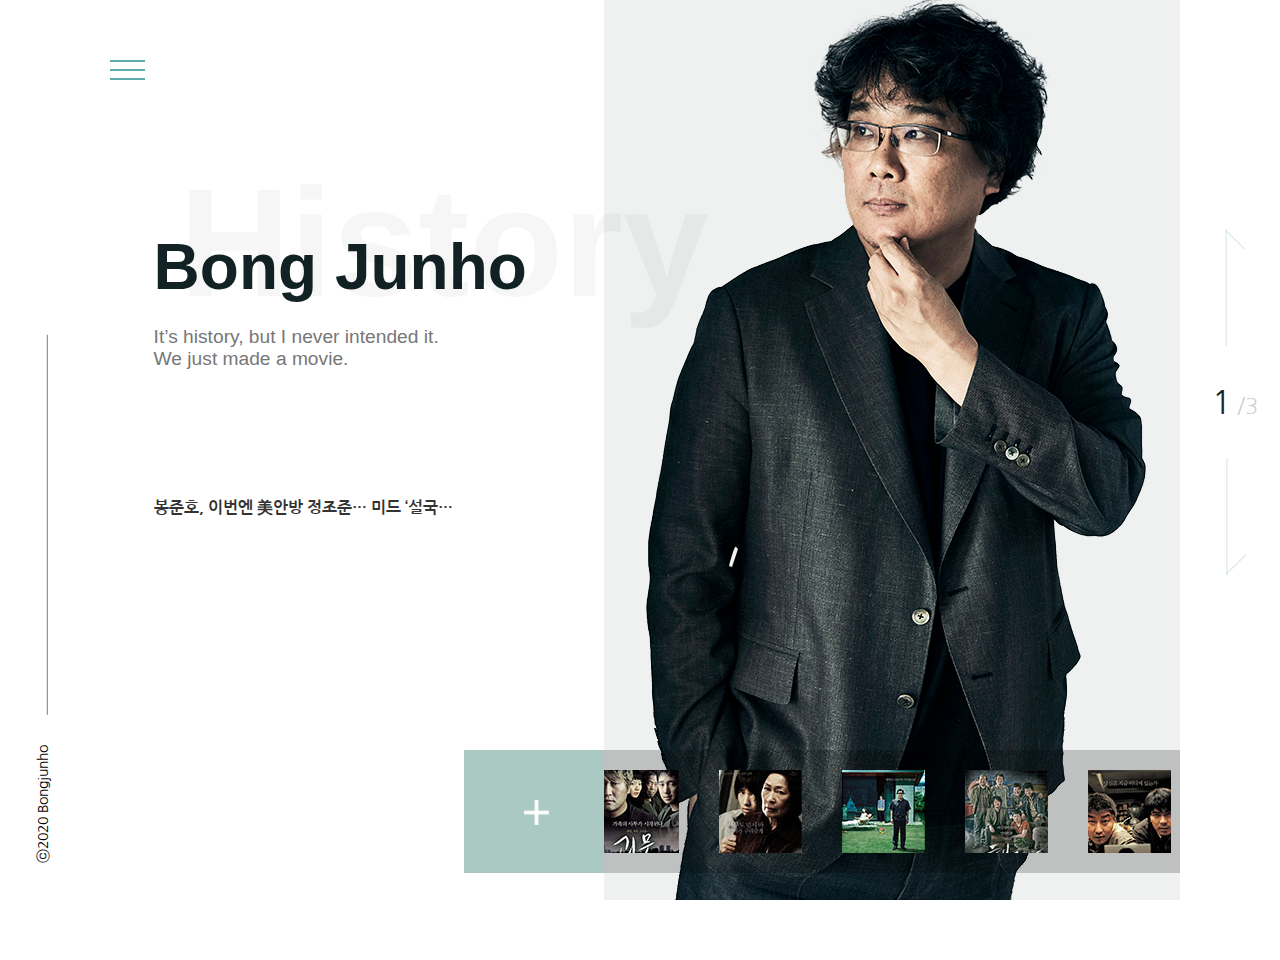
==== media/index.html @ 2752a693 "z" ====
<!DOCTYPE html>
<html lang="en">
<head>
    <meta charset="UTF-8">
    <title>봉준호</title>
    <link type="text/css" href="css/style.css" rel="stylesheet">
    <script type="text/javascript" src="js/index.js"></script>
</head>
<body>
    <div id="wrap">
        
        <nav>
            <a href="index.html">HOME</a>
            <a href="sub1.html">PROFILE</a>
            <a href="sub2.html">ALBUM</a>
            <a href="sub3.html">MOVIE</a>
            <a href="sub4.html">NEWS</a>
        </nav>
        
        <div class="burger">
            <span></span>
            <span></span>
            <span></span>
        </div>
        
        <div class="text_box">
            <p>History</p>
            <p>Bong Junho</p>
            <p>
               It’s history, but I never intended it.
               We just made a movie.
            </p>
        </div>
        
           
        <div class="news_list">
            <ul>
                <li><a href="#">봉준호, 이번엔 美안방 정조준… 미드 ‘설국열차’ 5월17일 첫방</a></li>
                <li><a href="#">봉준호 감독, ‘마더’로 칸 첫 걸음…세계 거장의 탄생 알리다</a></li>
                <li><a href="#">손흥민이 콕 찍은 봉준호 감독, 코로나 극복 릴레이 동참</a></li>
                <li><a href="#">“4관왕 감독은 계획이 다 있구나”…거장 봉준호, 다음 행보는?</a></li>
                <li><a href="#">돌아온 봉준호의 첫 인사 "코로나 극복 중인 국민들께 박수"</a></li>
            </ul>
            <a href="sub4.html"><img src="img/icon/plus2.png" alt=""></a>
        </div>

        <div class="visual_box">
            <div class="visual_list">
                <ul>
                    <li><img src="img/mainVisual/visual1.png" alt=""></li>
                    <li></li>
                    <li></li>
                </ul>
            </div>

            <div class="indi">
                <a href="#"><img class="up_arrow" src="img/icon/uparrow.png" alt=""></a>
                <span><span class="number">1</span> /3</span>
                <a href="#"><img class="down_arrow" src="img/icon/downarrow.png" alt=""></a>
            </div>
        </div>
        
        <div class="movie_list">
            <a href="sub3.html"><img src="img/icon/plus.png" alt=""></a>
            <div class="slide">
                <ul>
                    <li><img src="img/poster/mini/1.jpg" alt=""></li>
                    <li><img src="img/poster/mini/2.jpg" alt=""></li>
                    <li><img src="img/poster/mini/3.jpg" alt=""></li>
                    <li><img src="img/poster/mini/4.jpg" alt=""></li>
                    <li><img src="img/poster/mini/5.jpg" alt=""></li>
                    <li><img src="img/poster/mini/6.jpg" alt=""></li>
                    <li><img src="img/poster/mini/7.jpg" alt=""></li>
                    <li><img src="img/poster/mini/8.jpg" alt=""></li>
                    <li><img src="img/poster/mini/9.jpg" alt=""></li>
                    <li><img src="img/poster/mini/10.jpg" alt=""></li>
                </ul> 
            </div>
            
        </div>
        
        <footer>
            <span>ⓒ2020 Bongjunho</span>
        </footer>
    </div>
    
</body>
</html>
---- media/css/style.css ----
@import url("common.css");

@import url('https://fonts.googleapis.com/css2?family=Nanum+Gothic:wght@400;700;800&display=swap');
/*font-family: 'Nanum Gothic', sans-serif; 나눔고딕*/
@import url('https://fonts.googleapis.com/css2?family=Archivo:ital,wght@0,400;0,500;0,600;0,700;1,400;1,500;1,600;1,700&display=swap');
/*font-family: 'Archivo', sans-serif; 네비 폰트*/

#wrap{
    width: 100%; height: 100vh;
}

/*네비*/
nav{
    width: 500px;
    display: flex;
    justify-content: space-between;
    padding: 60px 110px;
}
nav a{
    font-size: 1.16rem;
    font-family: 'Archivo', sans-serif;
    font-weight: bold;
    transition: .5s;
}
nav a:before{
    content: "";
    display: block;
    width: 0%; height: 3px;
    margin-left: 50%;
    margin-bottom: 3px;
    background: #62aaae;
    transition: .3s;
}
nav a:hover:before{
    margin-left: 0;
    width: 100%;
}
nav a:hover{
    color: #62aaae;
}

/*버거*/
.burger{
    width: 35px; height: 35px;
    position: relative;
    margin: 60px 110px;
    display: none;
}
.burger span{
    width: 35px; height: 2px;
    background: #62aaae;
    position: absolute;
    left: 0; top: 0;
}
.burger span:nth-of-type(1){}
.burger span:nth-of-type(2){
    top: 25%;
}
.burger span:nth-of-type(3){
    top: 50%;
}

/*비주얼문구*/
.text_box{
    width: 40%;
    position: relative;
    z-index: 10;
    left: 12%; top: 0;
}

.text_box p{
    width: 100%;
    font-family: 'Lato', sans-serif;
}

.text_box p:nth-of-type(1){
    font-size: 12vw;
    opacity: 3%;
    font-weight: bold;
    margin-left: 5%;
    margin-bottom: -20%;
}

.text_box p:nth-of-type(2){
    font-size: 5vw;
    font-weight: bold;
    color: #122225;
}

.text_box p:nth-of-type(3){
    font-weight: 500;
    font-size: 1.5vw;
    color: #777;
    white-space: pre-line;
}

/*뉴스*/
.news_list{
    width: 24%; height: 20px;
    position: relative;
    margin-left: 12%;
    margin-top: 8%;
    display: flex;
    justify-content: space-between;
    overflow: hidden;
}
.news_list ul{
    width: 100%;
}
.news_list ul li{}
.news_list ul li a{
    font-family: 'Nanum Gothic', sans-serif;
    font-weight: bold;
    width: 100%;
    display: block;
    text-overflow: ellipsis;
    overflow: hidden;
    white-space: nowrap;
    margin: 0;
}
.news_list >a {
    width: 18px; height: 18px;
}
.news_list >a img{
    width: 18px;
}

/*비주얼이미지*/
.visual_box{
    width: 50%; 
    position: absolute;
    right: 0px; top: 0;
}
/*이미지*/

.visual_list{
    float: right;
    width: 90%; height: 100vh;
    overflow: hidden;
    position: absolute;
    right: 100px; top: 0;
}
.visual_list ul{
    width: 100%; height: 100%;
    position: absolute;
    left: 0; top: 0;
    display: flex;
    overflow: hidden;
}
.visual_list ul li{
    width: 100%; height: 100vh;
    position: absolute;
    left: 0; top: 0;
    background: #eff0f0;
    transition: .7s;
    overflow: hidden;
}
.visual_list ul li:nth-of-type(2){
    background: #edf5f3;
    opacity: 0;

}
.visual_list ul li:nth-of-type(3){
    background: #96b4ae;
    opacity: 0;
}
.visual_list ul li img{
    position: absolute;
    left: 50%; bottom: 0;
    transform: translateX(-50%);
}

/*인디게이터*/
.indi{
    width: 10%;
    position: absolute;
    right: 0%;
    margin-top: 35%;
}
.indi a{
    display: block;
    width: 100%;
    text-align: center;
}

.indi a img{}
.indi >span{
    width: 100%;
    font-size: 1.375rem;
    padding: 30px 0;
    text-align: center;
    font-family: 'Nanum Gothic', sans-serif;
    color: #cfcfcf;
}
.indi span .number{
    font-size: 2rem;
    font-weight: normal;
    color: #122225;
    transition: .5s;
}

/*영화리스트*/
.movie_list{
    width: 45%; height: 123px;
    position: absolute;
    right: 100px; bottom: 3%;
}
.movie_list a{
    position: absolute;
    left: -140px;
    width: 140px;
    height: 100%;
    line-height: 140px;
    background: #a9c9c2;
}
.movie_list a img{
    width: 25px; height: 25px;
    padding: 0px 60px;
}
.movie_list .slide{
    width: 100%; height: 100%;
    background: rgba(0,0,0,0.2);
    overflow: hidden;
}
.movie_list .slide ul{
    width: 1230px;
    height: 100%;
    box-sizing: border-box;
    display: flex;
    flex-wrap:nowrap;
}
.movie_list .slide ul li{
    flex: 0 0 auto;
    margin: 20px 20px;
    display: inline-block;
    font-size: 0;
}
.movie_list .slide ul li img{
    width: 100%;
}

/*푸터*/
footer{
    position:absolute;bottom:10%; left:0;
    transform: rotate(270deg);
    transform-origin: 10% 100%;
}
footer span{
    font-size: 0.875rem;
    font-family: 'Nanum Gothic', sans-serif;
}
footer span:after{
    margin-left: 30px;
    width: 380px; height: 1px;
    display: inline-block;
    content: '';
    background: #61887e;
}












@media (max-width:1350px){
/*네비*/
nav{
    width: 500px;
    display: flex;
    justify-content: space-between;
    padding: 60px 110px;
    display: none;
}
nav a{
    font-size: 1.16rem;
    font-family: 'Archivo', sans-serif;
    font-weight: bold;
    transition: .5s;
}
nav a:before{
    content: "";
    display: block;
    width: 0%; height: 3px;
    margin-left: 50%;
    margin-bottom: 3px;
    background: #62aaae;
    transition: .3s;
}
nav a:hover:before{
    margin-left: 0;
    width: 100%;
}
nav a:hover{
    color: #62aaae;
}

/*버거*/
.burger{
    width: 35px; height: 35px;
    position: relative;
    margin: 60px 110px;
    display: block;
    z-index: 10;
}
.burger:hover{
    cursor: pointer;
}
.burger span{
    width: 35px; height: 2px;
    background: #62aaae;
    position: absolute;
    left: 0; top: 0;
}
.burger span:nth-of-type(1){}
.burger span:nth-of-type(2){
    top: 25%;
}
.burger span:nth-of-type(3){
    top: 50%;
}
    
/*비주얼문구*/
.text_box{
    width: 40%;
    position: relative;
    z-index: 10;
    left: 12%; top: 0%;
}

.text_box p{
    width: 100%;
    font-family: 'Lato', sans-serif;
}

.text_box p:nth-of-type(1){
    font-size: 12vw;
    opacity: 3%;
    font-weight: bold;
    margin-left: 5%;
    margin-bottom: -20%;
}

.text_box p:nth-of-type(2){
    font-size: 5vw;
    font-weight: bold;
    color: #122225;
}

.text_box p:nth-of-type(3){
    font-weight: 500;
    font-size: 1.5vw;
    color: #777;
    white-space: pre-line;
}

/*뉴스*/
.news_list{
    width: 24%; height: 20px;
    position: relative;
    margin-left: 12%;
    margin-top: 10%;
    display: flex;
    justify-content: space-between;
    overflow: hidden;
}
.news_list ul{
    width: 100%;
}
.news_list ul li{}
.news_list ul li a{
    font-family: 'Nanum Gothic', sans-serif;
    font-weight: bold;
    width: 100%;
    display: block;
    text-overflow: ellipsis;
    overflow: hidden;
    white-space: nowrap;
    margin: 0;
}
.news_list >a {
    width: 18px; height: 18px;
}
.news_list >a img{
    width: 18px;
}

/*비주얼이미지*/
.visual_box{
    width: 50%; 
    position: absolute;
    right: 0px; top: 0;
}
/*이미지*/

.visual_list{
    float: right;
    width: 90%; height: 100vh;
    overflow: hidden;
    position: absolute;
    right: 100px; top: 0;
}
.visual_list ul{
    width: 100%; height: 100%;
    position: absolute;
    left: 0; top: 0;
    display: flex;
    overflow: hidden;
}
.visual_list ul li{
    width: 100%; height: 100vh;
    position: absolute;
    left: 0; top: 0;
    background: #eff0f0;
    transition: .7s;
    overflow: hidden;
}
.visual_list ul li:nth-of-type(2){
    background: #edf5f3;
    opacity: 0;

}
.visual_list ul li:nth-of-type(3){
    background: #96b4ae;
    opacity: 0;
}
.visual_list ul li img{
    position: absolute;
    left: 50%; bottom: 0;
    transform: scale(1) translateX(-50%);
}

/*인디게이터*/
.indi{
    width: 10%;
    position: absolute;
    right: 2%;
    margin-top: 35%;
}
.indi a{
    display: block;
    width: 100%;
    text-align: center;
}

.indi a img{}
.indi >span{
    width: 100%;
    font-size: 1.375rem;
    padding: 30px 0;
    text-align: center;
    font-family: 'Nanum Gothic', sans-serif;
    color: #cfcfcf;
}
.indi span .number{
    font-size: 2rem;
    font-weight: normal;
    color: #122225;
    transition: .5s;
}

/*영화리스트*/
.movie_list{
    width: 45%; height: 123px;
    position: absolute;
    right: 100px; bottom: 3%;
}
.movie_list a{
    position: absolute;
    left: -140px;
    width: 140px;
    height: 100%;
    line-height: 140px;
    background: #a9c9c2;
}
.movie_list a img{
    width: 25px; height: 25px;
    padding: 0px 60px;
}
.movie_list .slide{
    width: 100%; height: 100%;
    background: rgba(0,0,0,0.2);
    overflow: hidden;
}
.movie_list .slide ul{
    width: 1230px;
    height: 100%;
    box-sizing: border-box;
    display: flex;
    flex-wrap:nowrap;
}
.movie_list .slide ul li{
    flex: 0 0 auto;
    margin: 20px 20px;
    display: inline-block;
    font-size: 0;
}
.movie_list .slide ul li img{
    width: 100%;
}

/*푸터*/
footer{
    position:absolute;bottom:10%; left:0;
    transform: rotate(270deg);
    transform-origin: 10% 100%;
}
footer span{
    font-size: 0.875rem;
    font-family: 'Nanum Gothic', sans-serif;
}
footer span:after{
    margin-left: 30px;
    width: 380px; height: 1px;
    display: inline-block;
    content: '';
    background: #61887e;
}
}

@media (max-width: 1160px){
.visual_list ul li img{
    position: absolute;
    left: 45%; bottom: 0;
    transform: scale(1) translateX(-50%);
}
}

@media (max-width:1024px){

}

@media (max-width:768px){}

@media (max-width:480px){}
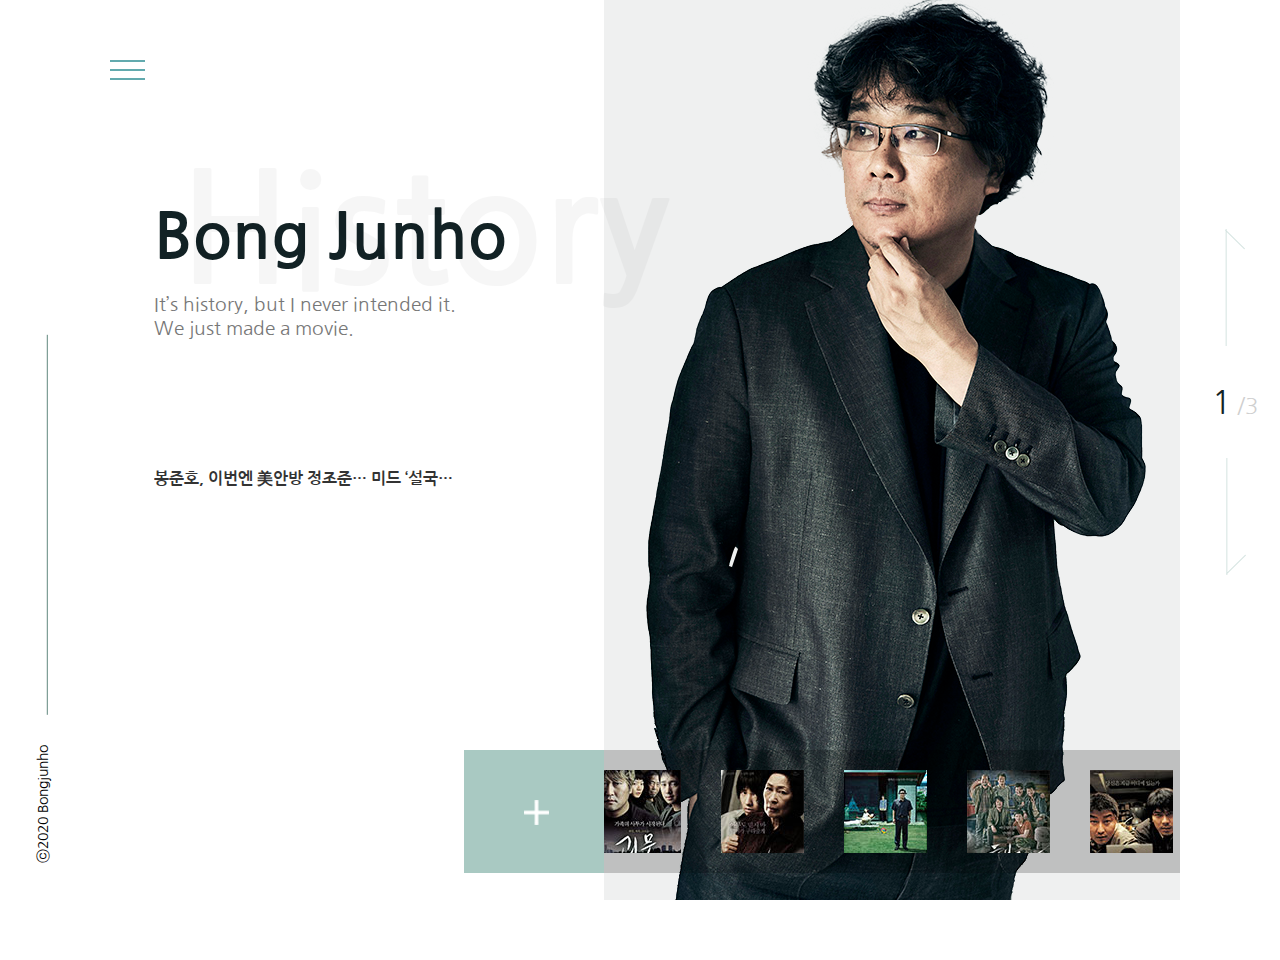
==== commit 6ee5b505: "." ====
--- a/media/index.html
+++ b/media/index.html
@@ -11,10 +11,10 @@
         
         <nav>
             <a href="index.html">HOME</a>
-            <a href="sub1.html">PROFILE</a>
-            <a href="sub2.html">ALBUM</a>
-            <a href="sub3.html">MOVIE</a>
-            <a href="sub4.html">NEWS</a>
+            <a href="subpage/sub1.html">PROFILE</a>
+            <a href="subpage/sub2.html">ALBUM</a>
+            <a href="subpage/sub3.html">MOVIE</a>
+            <a href="subpage/sub4.html">NEWS</a>
         </nav>
         
         <div class="burger">
@@ -41,7 +41,7 @@
                 <li><a href="#">“4관왕 감독은 계획이 다 있구나”…거장 봉준호, 다음 행보는?</a></li>
                 <li><a href="#">돌아온 봉준호의 첫 인사 "코로나 극복 중인 국민들께 박수"</a></li>
             </ul>
-            <a href="sub4.html"><img src="img/icon/plus2.png" alt=""></a>
+            <a href="subpage/sub4.html"><img src="img/icon/plus2.png" alt=""></a>
         </div>
 
         <div class="visual_box">
@@ -61,7 +61,7 @@
         </div>
         
         <div class="movie_list">
-            <a href="sub3.html"><img src="img/icon/plus.png" alt=""></a>
+            <a href="subpage/sub3.html"><img src="img/icon/plus.png" alt=""></a>
             <div class="slide">
                 <ul>
                     <li><img src="img/poster/mini/1.jpg" alt=""></li>
--- a/media/css/style.css
+++ b/media/css/style.css
@@ -70,7 +70,7 @@
 
 .text_box p{
     width: 100%;
-    font-family: 'Lato', sans-serif;
+    font-family: 'Nanum Gothic', sans-serif;
 }
 
 .text_box p:nth-of-type(1){
@@ -166,7 +166,7 @@
 }
 .visual_list ul li img{
     position: absolute;
-    left: 50%; bottom: 0;
+    left: 50%; bottom: 0%;
     transform: translateX(-50%);
 }
 
@@ -335,7 +335,7 @@
 
 .text_box p{
     width: 100%;
-    font-family: 'Lato', sans-serif;
+    font-family: 'Nanum Gothic', sans-serif;
 }
 
 .text_box p:nth-of-type(1){
@@ -523,16 +523,261 @@
 }
 }
 
-@media (max-width: 1160px){
+
+
+@media (max-width:1024px){
+/*네비*/
+nav{
+    width: 500px;
+    display: flex;
+    justify-content: space-between;
+    padding: 60px 110px;
+    display: none;
+}
+nav a{
+    font-size: 1.16rem;
+    font-family: 'Archivo', sans-serif;
+    font-weight: bold;
+    transition: .5s;
+}
+nav a:before{
+    content: "";
+    display: block;
+    width: 0%; height: 3px;
+    margin-left: 50%;
+    margin-bottom: 3px;
+    background: #62aaae;
+    transition: .3s;
+}
+nav a:hover:before{
+    margin-left: 0;
+    width: 100%;
+}
+nav a:hover{
+    color: #62aaae;
+}
+
+/*버거*/
+.burger{
+    width: 35px; height: 35px;
+    position: relative;
+    margin: 60px 110px;
+    display: block;
+    z-index: 10;
+}
+.burger:hover{
+    cursor: pointer;
+}
+.burger span{
+    width: 35px; height: 2px;
+    background: #62aaae;
+    position: absolute;
+    left: 0; top: 0;
+}
+.burger span:nth-of-type(1){}
+.burger span:nth-of-type(2){
+    top: 25%;
+}
+.burger span:nth-of-type(3){
+    top: 50%;
+}
+    
+/*비주얼문구*/
+.text_box{
+    width: 40%;
+    position: relative;
+    z-index: 10;
+    left: 12%; top: 0%;
+}
+
+.text_box p{
+    width: 100%;
+    font-family: 'Nanum Gothic', sans-serif;
+}
+
+.text_box p:nth-of-type(1){
+    font-size: 12.5vw;
+    opacity: 3%;
+    font-weight: bold;
+    margin-left: 5%;
+    margin-bottom: -20%;
+}
+
+.text_box p:nth-of-type(2){
+    font-size: 6vw;
+    font-weight: bold;
+    color: #122225;
+}
+
+.text_box p:nth-of-type(3){
+    font-weight: lighter;
+    font-size: 2vw;
+    color: #777;
+    white-space: pre-line;
+}
+
+/*뉴스*/
+.news_list{
+    width: 24%; height: 20px;
+    position: relative;
+    margin-left: 12%;
+    margin-top: 10%;
+    display: flex;
+    justify-content: space-between;
+    overflow: hidden;
+}
+.news_list ul{
+    width: 100%;
+}
+.news_list ul li{}
+.news_list ul li a{
+    font-family: 'Nanum Gothic', sans-serif;
+    font-weight: bold;
+    width: 100%;
+    display: block;
+    text-overflow: ellipsis;
+    overflow: hidden;
+    white-space: nowrap;
+    margin: 0;
+}
+.news_list >a {
+    width: 18px; height: 18px;
+}
+.news_list >a img{
+    width: 18px;
+}
+
+/*비주얼이미지*/
+.visual_box{
+    width: 50%; 
+    position: absolute;
+    right: 0px; top: 0;
+}
+/*이미지*/
+
+.visual_list{
+    float: right;
+    width: 90%; height: 100vh;
+    overflow: hidden;
+    position: absolute;
+    right: 80px; top: 0;
+}
+.visual_list ul{
+    width: 100%; height: 100%;
+    position: absolute;
+    left: 0; top: 0;
+    display: flex;
+    overflow: hidden;
+}
+.visual_list ul li{
+    width: 100%; height: 100vh;
+    position: absolute;
+    left: 0; top: 0;
+    background: #eff0f0;
+    transition: .7s;
+    overflow: hidden;
+}
+.visual_list ul li:nth-of-type(2){
+    background: #edf5f3;
+    opacity: 0;
+
+}
+.visual_list ul li:nth-of-type(3){
+    background: #96b4ae;
+    opacity: 0;
+}
 .visual_list ul li img{
     position: absolute;
-    left: 45%; bottom: 0;
-    transform: scale(1) translateX(-50%);
-}
-}
-
-@media (max-width:1024px){
-
+    left: 35%; bottom: -15%;
+    transform: scale(0.75) translateX(-50%);
+}
+
+/*인디게이터*/
+.indi{
+    width: 10%;
+    position: absolute;
+    right: 2%;
+    margin-top: 35%;
+}
+.indi a{
+    display: block;
+    width: 100%;
+    text-align: center;
+}
+
+.indi a img{}
+.indi >span{
+    width: 100%;
+    font-size: 1.375rem;
+    padding: 30px 0;
+    text-align: center;
+    font-family: 'Nanum Gothic', sans-serif;
+    color: #cfcfcf;
+}
+.indi span .number{
+    font-size: 2rem;
+    font-weight: normal;
+    color: #122225;
+    transition: .5s;
+}
+
+/*영화리스트*/
+.movie_list{
+    width: 45%; height: 123px;
+    position: absolute;
+    right: 80px; bottom: 3%;
+}
+.movie_list a{
+    position: absolute;
+    left: -140px;
+    width: 140px;
+    height: 100%;
+    line-height: 140px;
+    background: #a9c9c2;
+}
+.movie_list a img{
+    width: 25px; height: 25px;
+    padding: 0px 60px;
+}
+.movie_list .slide{
+    width: 100%; height: 100%;
+    background: rgba(0,0,0,0.2);
+    overflow: hidden;
+}
+.movie_list .slide ul{
+    width: 1230px;
+    height: 100%;
+    box-sizing: border-box;
+    display: flex;
+    flex-wrap:nowrap;
+}
+.movie_list .slide ul li{
+    flex: 0 0 auto;
+    margin: 20px 20px;
+    display: inline-block;
+    font-size: 0;
+}
+.movie_list .slide ul li img{
+    width: 100%;
+}
+
+/*푸터*/
+footer{
+    position:absolute;bottom:10%; left:0;
+    transform: rotate(270deg);
+    transform-origin: 10% 100%;
+}
+footer span{
+    font-size: 0.875rem;
+    font-family: 'Nanum Gothic', sans-serif;
+}
+footer span:after{
+    margin-left: 30px;
+    width: 380px; height: 1px;
+    display: inline-block;
+    content: '';
+    background: #61887e;
+}
 }
 
 @media (max-width:768px){}
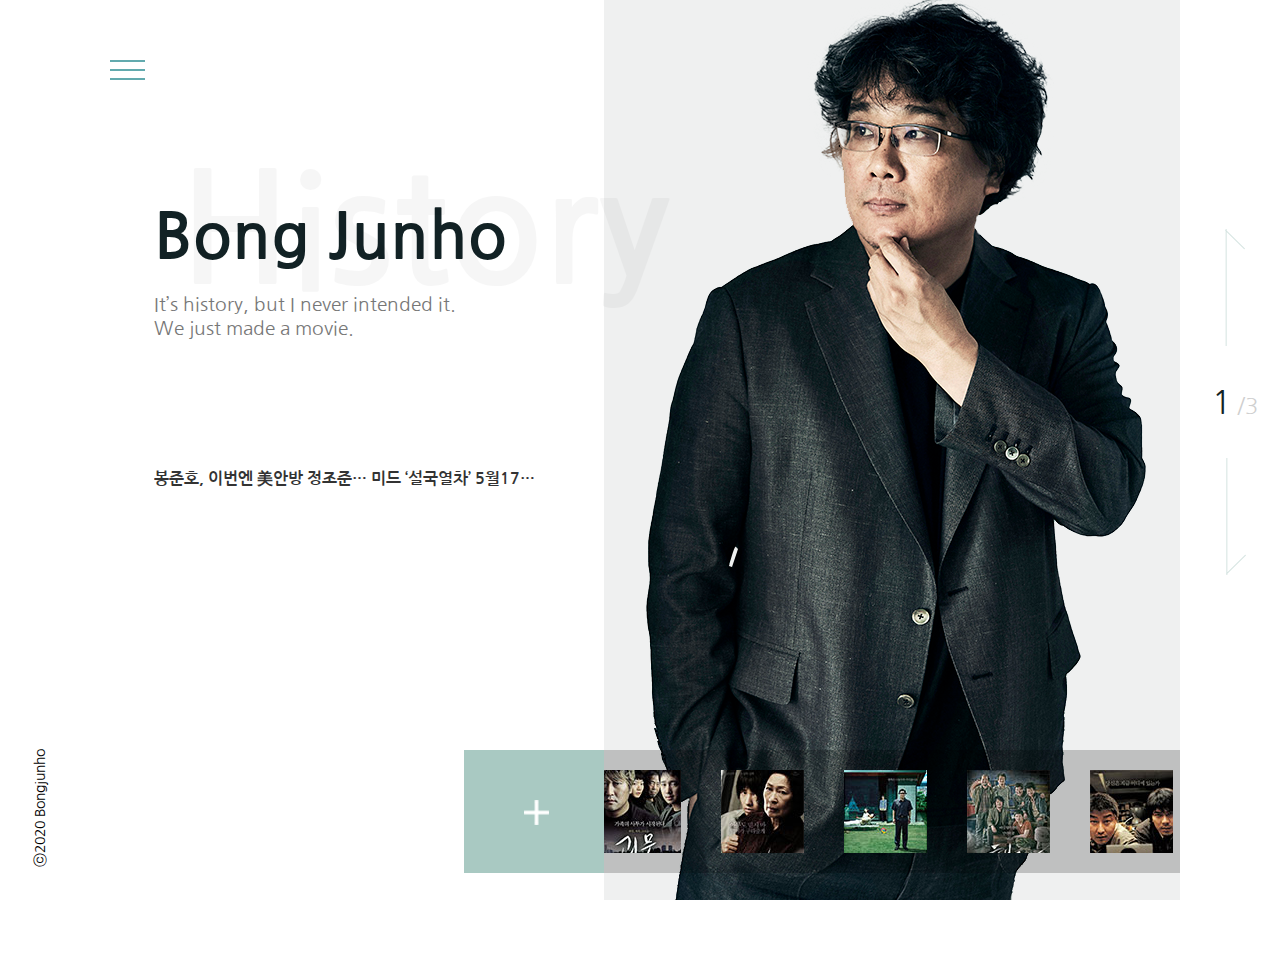
==== commit ed615811: "." ====
--- a/media/index.html
+++ b/media/index.html
@@ -11,10 +11,10 @@
         
         <nav>
             <a href="index.html">HOME</a>
-            <a href="subpage/sub1.html">PROFILE</a>
-            <a href="subpage/sub2.html">ALBUM</a>
-            <a href="subpage/sub3.html">MOVIE</a>
-            <a href="subpage/sub4.html">NEWS</a>
+            <a href="sub1.html">PROFILE</a>
+            <a href="sub2.html">ALBUM</a>
+            <a href="sub3.html">MOVIE</a>
+            <a href="sub4.html">NEWS</a>
         </nav>
         
         <div class="burger">
@@ -41,7 +41,7 @@
                 <li><a href="#">“4관왕 감독은 계획이 다 있구나”…거장 봉준호, 다음 행보는?</a></li>
                 <li><a href="#">돌아온 봉준호의 첫 인사 "코로나 극복 중인 국민들께 박수"</a></li>
             </ul>
-            <a href="subpage/sub4.html"><img src="img/icon/plus2.png" alt=""></a>
+            <a href="sub4.html"><img src="img/icon/plus2.png" alt=""></a>
         </div>
 
         <div class="visual_box">
@@ -61,7 +61,7 @@
         </div>
         
         <div class="movie_list">
-            <a href="subpage/sub3.html"><img src="img/icon/plus.png" alt=""></a>
+            <a href="sub3.html"><img src="img/icon/plus.png" alt=""></a>
             <div class="slide">
                 <ul>
                     <li><img src="img/poster/mini/1.jpg" alt=""></li>
--- a/media/css/style.css
+++ b/media/css/style.css
@@ -166,7 +166,7 @@
 }
 .visual_list ul li img{
     position: absolute;
-    left: 50%; bottom: 0%;
+    left: 50%; bottom: 0px;
     transform: translateX(-50%);
 }
 
@@ -361,7 +361,7 @@
 
 /*뉴스*/
 .news_list{
-    width: 24%; height: 20px;
+    width: 30%; height: 20px;
     position: relative;
     margin-left: 12%;
     margin-top: 10%;
@@ -416,7 +416,7 @@
     width: 100%; height: 100vh;
     position: absolute;
     left: 0; top: 0;
-    background: #eff0f0;
+/*    background: #eff0f0;*/
     transition: .7s;
     overflow: hidden;
 }
@@ -430,9 +430,9 @@
     opacity: 0;
 }
 .visual_list ul li img{
-    position: absolute;
-    left: 50%; bottom: 0;
-    transform: scale(1) translateX(-50%);
+   /* position: absolute;
+    left: 40%; bottom: -50px;
+    transform: scale(0.9) translateX(-50%);*/
 }
 
 /*인디게이터*/
@@ -506,7 +506,7 @@
 
 /*푸터*/
 footer{
-    position:absolute;bottom:10%; left:0;
+    position:absolute;bottom:5%; left:3%;
     transform: rotate(270deg);
     transform-origin: 10% 100%;
 }
@@ -520,6 +520,7 @@
     display: inline-block;
     content: '';
     background: #61887e;
+    display: none;
 }
 }
 
@@ -688,7 +689,7 @@
 }
 .visual_list ul li img{
     position: absolute;
-    left: 35%; bottom: -15%;
+    left: 35%; bottom: -100px;
     transform: scale(0.75) translateX(-50%);
 }
 
@@ -780,6 +781,8 @@
 }
 }
 
-@media (max-width:768px){}
+@media (max-width:768px){
+
+}
 
 @media (max-width:480px){}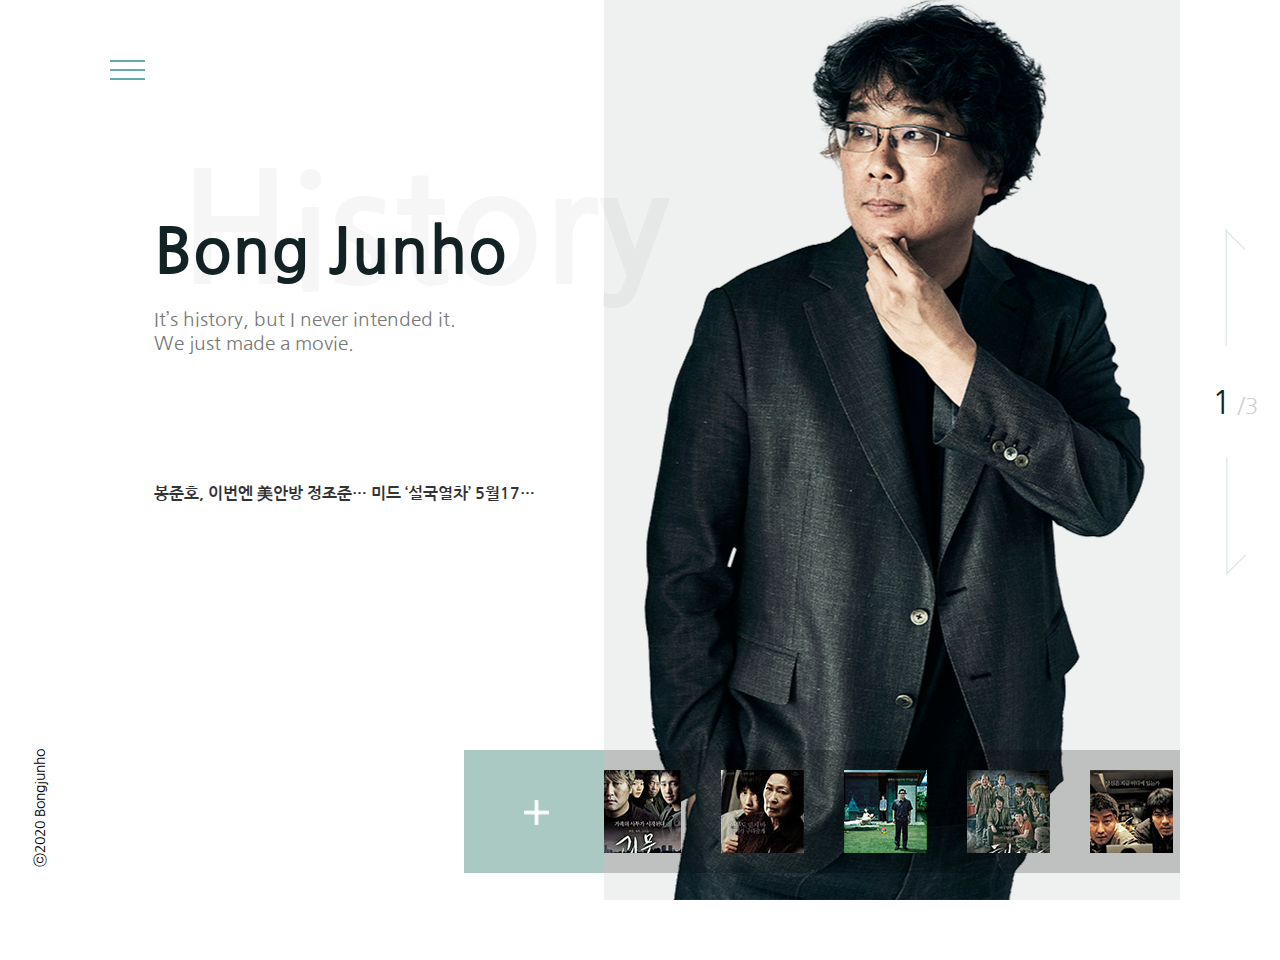
==== commit df3ee0fe: "." ====
--- a/media/index.html
+++ b/media/index.html
@@ -47,7 +47,7 @@
         <div class="visual_box">
             <div class="visual_list">
                 <ul>
-                    <li><img src="img/mainVisual/visual1.png" alt=""></li>
+                    <li><img src="img/mainVisual/v1.png" alt=""></li>
                     <li></li>
                     <li></li>
                 </ul>
--- a/media/css/style.css
+++ b/media/css/style.css
@@ -84,6 +84,7 @@
 .text_box p:nth-of-type(2){
     font-size: 5vw;
     font-weight: bold;
+    margin-top: 3%;
     color: #122225;
 }
 
@@ -164,7 +165,7 @@
     background: #96b4ae;
     opacity: 0;
 }
-.visual_list ul li img{
+.visual_list ul li img{ 
     position: absolute;
     left: 50%; bottom: 0px;
     transform: translateX(-50%);
@@ -689,7 +690,7 @@
 }
 .visual_list ul li img{
     position: absolute;
-    left: 35%; bottom: -100px;
+    left: 25%; bottom: -20%;
     transform: scale(0.75) translateX(-50%);
 }
 
@@ -764,7 +765,7 @@
 
 /*푸터*/
 footer{
-    position:absolute;bottom:10%; left:0;
+    position:absolute;bottom:5%; left:3%;
     transform: rotate(270deg);
     transform-origin: 10% 100%;
 }
@@ -778,6 +779,7 @@
     display: inline-block;
     content: '';
     background: #61887e;
+    display: none;
 }
 }
 
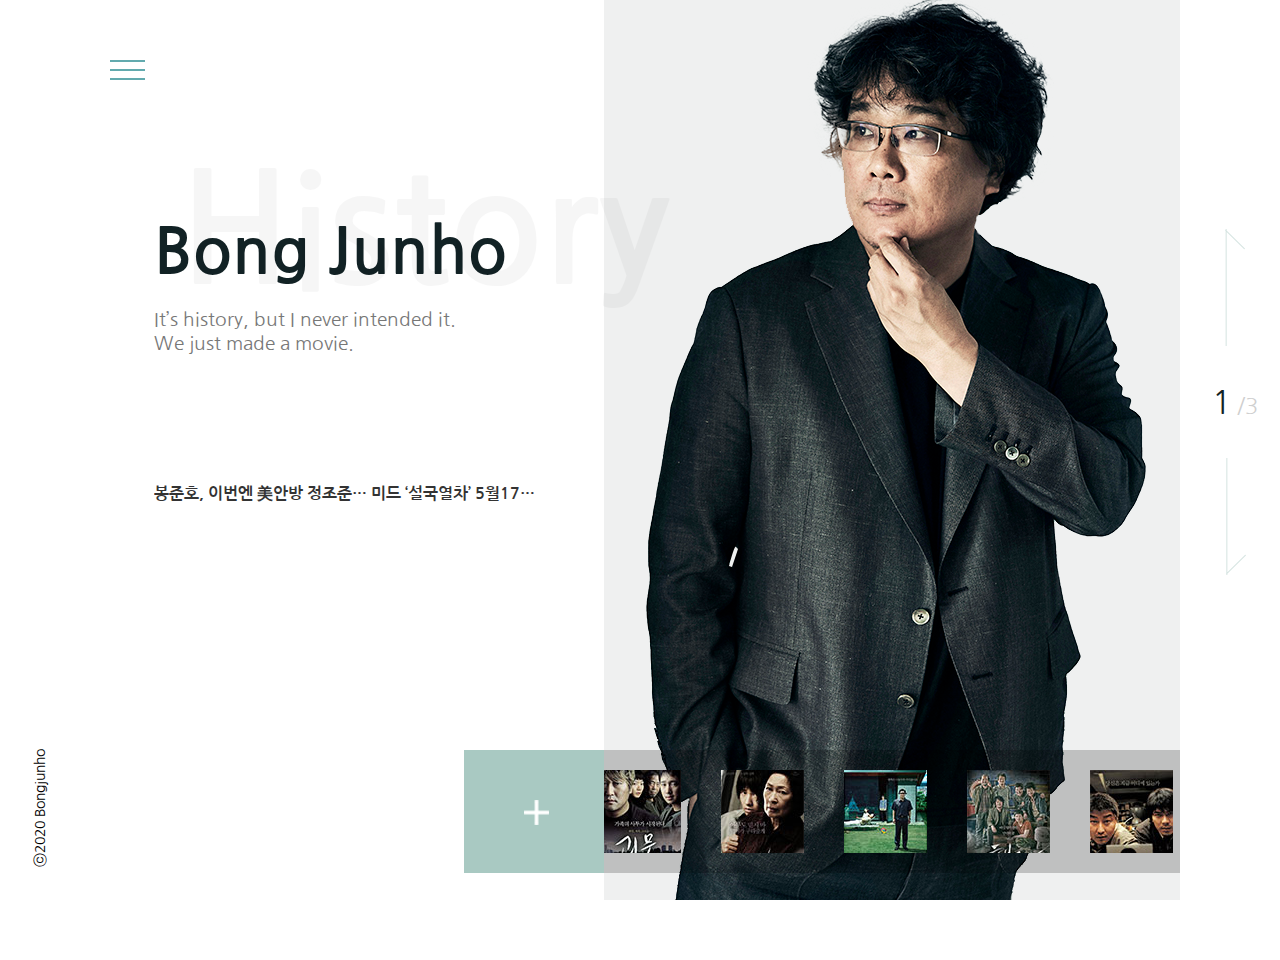
==== commit b26ffcf1: "0429" ====
--- a/media/index.html
+++ b/media/index.html
@@ -47,7 +47,7 @@
         <div class="visual_box">
             <div class="visual_list">
                 <ul>
-                    <li><img src="img/mainVisual/v1.png" alt=""></li>
+                    <li><img src="img/mainVisual/visual1.png" alt=""></li>
                     <li></li>
                     <li></li>
                 </ul>
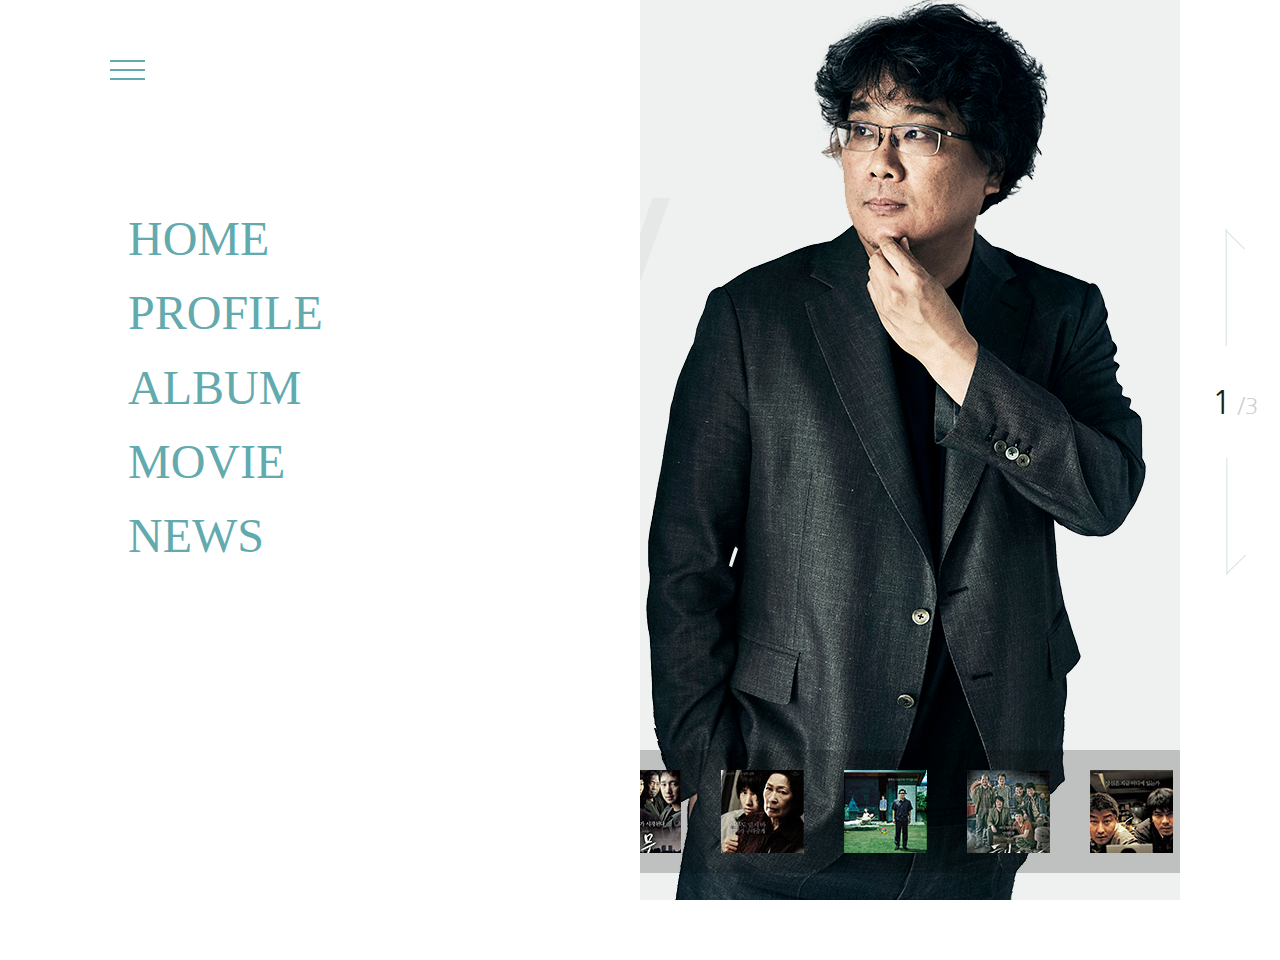
==== commit 0ebc4a51: "burger popup" ====
--- a/media/index.html
+++ b/media/index.html
@@ -21,6 +21,14 @@
             <span></span>
             <span></span>
             <span></span>
+        </div>
+        
+        <div class="pop">
+            <a href="index.html">HOME</a>
+            <a href="sub1.html">PROFILE</a>
+            <a href="sub2.html">ALBUM</a>
+            <a href="sub3.html">MOVIE</a>
+            <a href="sub4.html">NEWS</a>
         </div>
         
         <div class="text_box">
--- a/media/css/style.css
+++ b/media/css/style.css
@@ -43,8 +43,9 @@
 .burger{
     width: 35px; height: 35px;
     position: relative;
+    z-index: 60;
     margin: 60px 110px;
-    display: none;
+/*    display: none;*/
 }
 .burger span{
     width: 35px; height: 2px;
@@ -58,6 +59,22 @@
 }
 .burger span:nth-of-type(3){
     top: 50%;
+}
+
+/*버거메뉴 팝*/
+.pop{
+    position: fixed;
+    left: 0; top: 0;
+    width: 30%; height: 100%;
+    z-index: 50;
+    background: #fff;
+    padding: 15% 10%;
+}
+.pop a{
+    font-size: 3rem;
+    display: block;
+    margin: 5% 0;
+    color: #62aaae;    
 }
 
 /*비주얼문구*/
@@ -307,7 +324,7 @@
     position: relative;
     margin: 60px 110px;
     display: block;
-    z-index: 10;
+    z-index: 51;
 }
 .burger:hover{
     cursor: pointer;
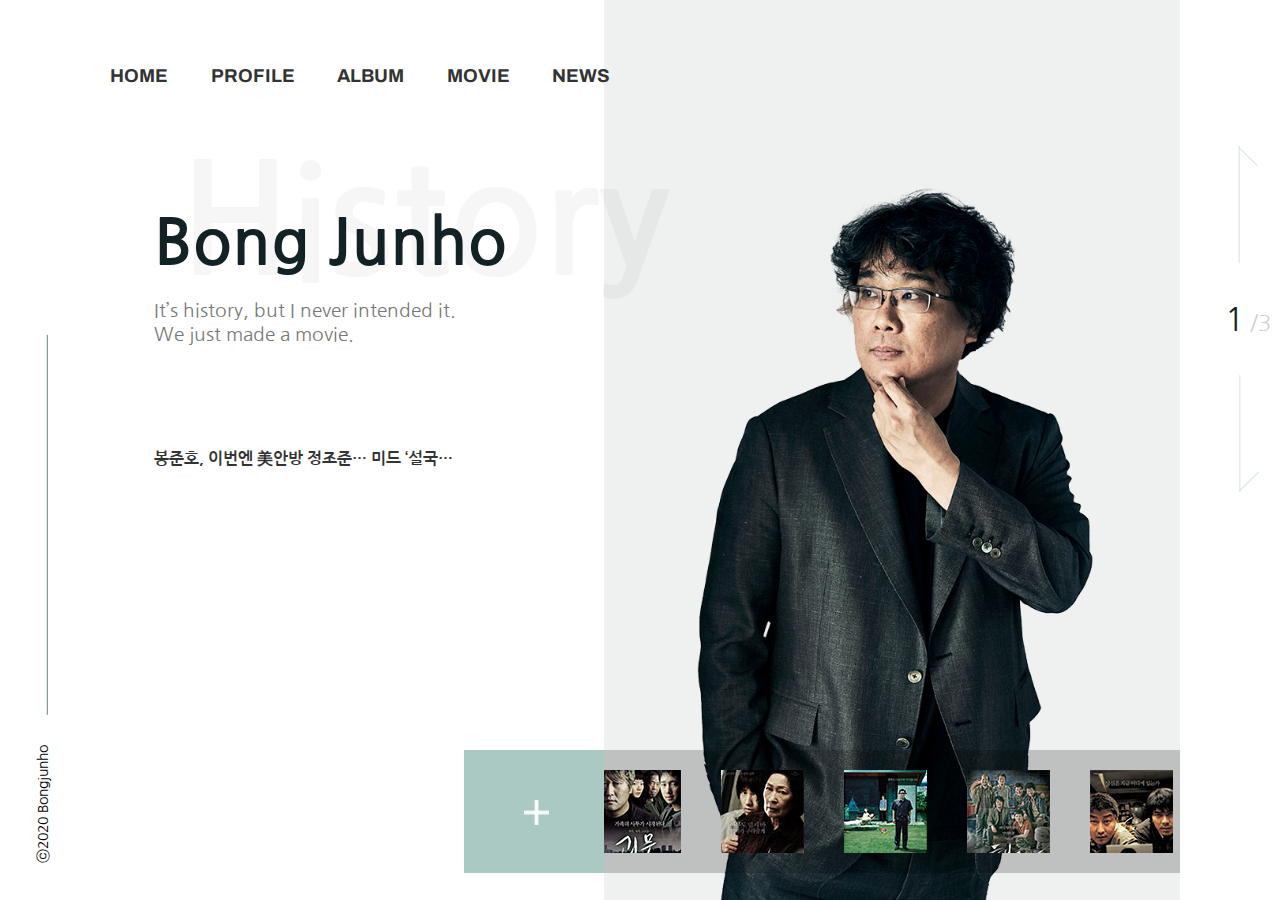
==== commit 17542677: "메인 반응형" ====
--- a/media/index.html
+++ b/media/index.html
@@ -2,6 +2,7 @@
 <html lang="en">
 <head>
     <meta charset="UTF-8">
+    <meta name="viewport" content="width=device-width,initial-scale=1.0">
     <title>봉준호</title>
     <link type="text/css" href="css/style.css" rel="stylesheet">
     <script type="text/javascript" src="js/index.js"></script>
--- a/media/css/style.css
+++ b/media/css/style.css
@@ -13,6 +13,8 @@
 nav{
     width: 500px;
     display: flex;
+    position: relative;
+    z-index: 2;
     justify-content: space-between;
     padding: 60px 110px;
 }
@@ -45,7 +47,7 @@
     position: relative;
     z-index: 60;
     margin: 60px 110px;
-/*    display: none;*/
+    display: none;
 }
 .burger span{
     width: 35px; height: 2px;
@@ -69,6 +71,7 @@
     z-index: 50;
     background: #fff;
     padding: 15% 10%;
+    display: none;
 }
 .pop a{
     font-size: 3rem;
@@ -173,6 +176,7 @@
     transition: .7s;
     overflow: hidden;
 }
+
 .visual_list ul li:nth-of-type(2){
     background: #edf5f3;
     opacity: 0;
@@ -184,6 +188,7 @@
 }
 .visual_list ul li img{ 
     position: absolute;
+    width: 550px;
     left: 50%; bottom: 0px;
     transform: translateX(-50%);
 }
@@ -193,7 +198,8 @@
     width: 10%;
     position: absolute;
     right: 0%;
-    margin-top: 35%;
+    margin-top: 50%;
+    transform: translateY(-50%);
 }
 .indi a{
     display: block;
@@ -274,534 +280,189 @@
     content: '';
     background: #61887e;
 }
-
-
-
-
-
-
-
-
-
-
-
-
-@media (max-width:1350px){
-/*네비*/
-nav{
-    width: 500px;
-    display: flex;
-    justify-content: space-between;
-    padding: 60px 110px;
-    display: none;
-}
-nav a{
-    font-size: 1.16rem;
-    font-family: 'Archivo', sans-serif;
-    font-weight: bold;
-    transition: .5s;
-}
-nav a:before{
-    content: "";
-    display: block;
-    width: 0%; height: 3px;
-    margin-left: 50%;
-    margin-bottom: 3px;
-    background: #62aaae;
-    transition: .3s;
-}
-nav a:hover:before{
-    margin-left: 0;
-    width: 100%;
-}
-nav a:hover{
-    color: #62aaae;
-}
-
-/*버거*/
-.burger{
-    width: 35px; height: 35px;
-    position: relative;
-    margin: 60px 110px;
-    display: block;
-    z-index: 51;
-}
-.burger:hover{
-    cursor: pointer;
-}
-.burger span{
-    width: 35px; height: 2px;
-    background: #62aaae;
-    position: absolute;
-    left: 0; top: 0;
-}
-.burger span:nth-of-type(1){}
-.burger span:nth-of-type(2){
-    top: 25%;
-}
-.burger span:nth-of-type(3){
-    top: 50%;
-}
-    
-/*비주얼문구*/
-.text_box{
-    width: 40%;
-    position: relative;
-    z-index: 10;
-    left: 12%; top: 0%;
-}
-
-.text_box p{
-    width: 100%;
-    font-family: 'Nanum Gothic', sans-serif;
-}
-
-.text_box p:nth-of-type(1){
-    font-size: 12vw;
-    opacity: 3%;
-    font-weight: bold;
-    margin-left: 5%;
-    margin-bottom: -20%;
-}
-
-.text_box p:nth-of-type(2){
-    font-size: 5vw;
-    font-weight: bold;
-    color: #122225;
-}
-
-.text_box p:nth-of-type(3){
-    font-weight: 500;
-    font-size: 1.5vw;
-    color: #777;
-    white-space: pre-line;
-}
-
-/*뉴스*/
-.news_list{
-    width: 30%; height: 20px;
-    position: relative;
-    margin-left: 12%;
-    margin-top: 10%;
-    display: flex;
-    justify-content: space-between;
-    overflow: hidden;
-}
-.news_list ul{
-    width: 100%;
-}
-.news_list ul li{}
-.news_list ul li a{
-    font-family: 'Nanum Gothic', sans-serif;
-    font-weight: bold;
-    width: 100%;
-    display: block;
-    text-overflow: ellipsis;
-    overflow: hidden;
-    white-space: nowrap;
-    margin: 0;
-}
-.news_list >a {
-    width: 18px; height: 18px;
-}
-.news_list >a img{
-    width: 18px;
-}
-
-/*비주얼이미지*/
-.visual_box{
-    width: 50%; 
-    position: absolute;
-    right: 0px; top: 0;
-}
-/*이미지*/
-
-.visual_list{
-    float: right;
-    width: 90%; height: 100vh;
-    overflow: hidden;
-    position: absolute;
-    right: 100px; top: 0;
-}
-.visual_list ul{
-    width: 100%; height: 100%;
-    position: absolute;
-    left: 0; top: 0;
-    display: flex;
-    overflow: hidden;
-}
-.visual_list ul li{
-    width: 100%; height: 100vh;
-    position: absolute;
-    left: 0; top: 0;
-/*    background: #eff0f0;*/
-    transition: .7s;
-    overflow: hidden;
-}
-.visual_list ul li:nth-of-type(2){
-    background: #edf5f3;
-    opacity: 0;
-
-}
-.visual_list ul li:nth-of-type(3){
-    background: #96b4ae;
-    opacity: 0;
-}
-.visual_list ul li img{
-   /* position: absolute;
-    left: 40%; bottom: -50px;
-    transform: scale(0.9) translateX(-50%);*/
-}
-
-/*인디게이터*/
-.indi{
-    width: 10%;
-    position: absolute;
-    right: 2%;
-    margin-top: 35%;
-}
-.indi a{
-    display: block;
-    width: 100%;
-    text-align: center;
-}
-
-.indi a img{}
-.indi >span{
-    width: 100%;
-    font-size: 1.375rem;
-    padding: 30px 0;
-    text-align: center;
-    font-family: 'Nanum Gothic', sans-serif;
-    color: #cfcfcf;
-}
-.indi span .number{
-    font-size: 2rem;
-    font-weight: normal;
-    color: #122225;
-    transition: .5s;
-}
-
-/*영화리스트*/
-.movie_list{
-    width: 45%; height: 123px;
-    position: absolute;
-    right: 100px; bottom: 3%;
-}
-.movie_list a{
-    position: absolute;
-    left: -140px;
-    width: 140px;
-    height: 100%;
-    line-height: 140px;
-    background: #a9c9c2;
-}
-.movie_list a img{
-    width: 25px; height: 25px;
-    padding: 0px 60px;
-}
-.movie_list .slide{
-    width: 100%; height: 100%;
-    background: rgba(0,0,0,0.2);
-    overflow: hidden;
-}
-.movie_list .slide ul{
-    width: 1230px;
-    height: 100%;
-    box-sizing: border-box;
-    display: flex;
-    flex-wrap:nowrap;
-}
-.movie_list .slide ul li{
-    flex: 0 0 auto;
-    margin: 20px 20px;
-    display: inline-block;
-    font-size: 0;
-}
-.movie_list .slide ul li img{
-    width: 100%;
-}
-
-/*푸터*/
-footer{
-    position:absolute;bottom:5%; left:3%;
-    transform: rotate(270deg);
-    transform-origin: 10% 100%;
-}
-footer span{
-    font-size: 0.875rem;
-    font-family: 'Nanum Gothic', sans-serif;
-}
-footer span:after{
-    margin-left: 30px;
-    width: 380px; height: 1px;
-    display: inline-block;
-    content: '';
-    background: #61887e;
-    display: none;
-}
-}
-
-
-
-@media (max-width:1024px){
-/*네비*/
-nav{
-    width: 500px;
-    display: flex;
-    justify-content: space-between;
-    padding: 60px 110px;
-    display: none;
-}
-nav a{
-    font-size: 1.16rem;
-    font-family: 'Archivo', sans-serif;
-    font-weight: bold;
-    transition: .5s;
-}
-nav a:before{
-    content: "";
-    display: block;
-    width: 0%; height: 3px;
-    margin-left: 50%;
-    margin-bottom: 3px;
-    background: #62aaae;
-    transition: .3s;
-}
-nav a:hover:before{
-    margin-left: 0;
-    width: 100%;
-}
-nav a:hover{
-    color: #62aaae;
-}
-
-/*버거*/
-.burger{
-    width: 35px; height: 35px;
-    position: relative;
-    margin: 60px 110px;
-    display: block;
-    z-index: 10;
-}
-.burger:hover{
-    cursor: pointer;
-}
-.burger span{
-    width: 35px; height: 2px;
-    background: #62aaae;
-    position: absolute;
-    left: 0; top: 0;
-}
-.burger span:nth-of-type(1){}
-.burger span:nth-of-type(2){
-    top: 25%;
-}
-.burger span:nth-of-type(3){
-    top: 50%;
-}
-    
-/*비주얼문구*/
-.text_box{
-    width: 40%;
-    position: relative;
-    z-index: 10;
-    left: 12%; top: 0%;
-}
-
-.text_box p{
-    width: 100%;
-    font-family: 'Nanum Gothic', sans-serif;
-}
-
-.text_box p:nth-of-type(1){
-    font-size: 12.5vw;
-    opacity: 3%;
-    font-weight: bold;
-    margin-left: 5%;
-    margin-bottom: -20%;
-}
-
-.text_box p:nth-of-type(2){
-    font-size: 6vw;
-    font-weight: bold;
-    color: #122225;
-}
-
-.text_box p:nth-of-type(3){
-    font-weight: lighter;
-    font-size: 2vw;
-    color: #777;
-    white-space: pre-line;
-}
-
-/*뉴스*/
-.news_list{
-    width: 24%; height: 20px;
-    position: relative;
-    margin-left: 12%;
-    margin-top: 10%;
-    display: flex;
-    justify-content: space-between;
-    overflow: hidden;
-}
-.news_list ul{
-    width: 100%;
-}
-.news_list ul li{}
-.news_list ul li a{
-    font-family: 'Nanum Gothic', sans-serif;
-    font-weight: bold;
-    width: 100%;
-    display: block;
-    text-overflow: ellipsis;
-    overflow: hidden;
-    white-space: nowrap;
-    margin: 0;
-}
-.news_list >a {
-    width: 18px; height: 18px;
-}
-.news_list >a img{
-    width: 18px;
-}
-
-/*비주얼이미지*/
-.visual_box{
-    width: 50%; 
-    position: absolute;
-    right: 0px; top: 0;
-}
-/*이미지*/
-
-.visual_list{
-    float: right;
-    width: 90%; height: 100vh;
-    overflow: hidden;
-    position: absolute;
-    right: 80px; top: 0;
-}
-.visual_list ul{
-    width: 100%; height: 100%;
-    position: absolute;
-    left: 0; top: 0;
-    display: flex;
-    overflow: hidden;
-}
-.visual_list ul li{
-    width: 100%; height: 100vh;
-    position: absolute;
-    left: 0; top: 0;
-    background: #eff0f0;
-    transition: .7s;
-    overflow: hidden;
-}
-.visual_list ul li:nth-of-type(2){
-    background: #edf5f3;
-    opacity: 0;
-
-}
-.visual_list ul li:nth-of-type(3){
-    background: #96b4ae;
-    opacity: 0;
-}
-.visual_list ul li img{
-    position: absolute;
-    left: 25%; bottom: -20%;
-    transform: scale(0.75) translateX(-50%);
-}
-
-/*인디게이터*/
-.indi{
-    width: 10%;
-    position: absolute;
-    right: 2%;
-    margin-top: 35%;
-}
-.indi a{
-    display: block;
-    width: 100%;
-    text-align: center;
-}
-
-.indi a img{}
-.indi >span{
-    width: 100%;
-    font-size: 1.375rem;
-    padding: 30px 0;
-    text-align: center;
-    font-family: 'Nanum Gothic', sans-serif;
-    color: #cfcfcf;
-}
-.indi span .number{
-    font-size: 2rem;
-    font-weight: normal;
-    color: #122225;
-    transition: .5s;
-}
-
-/*영화리스트*/
-.movie_list{
-    width: 45%; height: 123px;
-    position: absolute;
-    right: 80px; bottom: 3%;
-}
-.movie_list a{
-    position: absolute;
-    left: -140px;
-    width: 140px;
-    height: 100%;
-    line-height: 140px;
-    background: #a9c9c2;
-}
-.movie_list a img{
-    width: 25px; height: 25px;
-    padding: 0px 60px;
-}
-.movie_list .slide{
-    width: 100%; height: 100%;
-    background: rgba(0,0,0,0.2);
-    overflow: hidden;
-}
-.movie_list .slide ul{
-    width: 1230px;
-    height: 100%;
-    box-sizing: border-box;
-    display: flex;
-    flex-wrap:nowrap;
-}
-.movie_list .slide ul li{
-    flex: 0 0 auto;
-    margin: 20px 20px;
-    display: inline-block;
-    font-size: 0;
-}
-.movie_list .slide ul li img{
-    width: 100%;
-}
-
-/*푸터*/
-footer{
-    position:absolute;bottom:5%; left:3%;
-    transform: rotate(270deg);
-    transform-origin: 10% 100%;
-}
-footer span{
-    font-size: 0.875rem;
-    font-family: 'Nanum Gothic', sans-serif;
-}
-footer span:after{
-    margin-left: 30px;
-    width: 380px; height: 1px;
-    display: inline-block;
-    content: '';
-    background: #61887e;
-    display: none;
-}
-}
-
-@media (max-width:768px){
-
-}
-
-@media (max-width:480px){}+@media all and (min-width: 1201px) and (max-width: 1600px) {
+    .visual_list ul li img{
+        width: 450px;
+        position: absolute;
+        left: 50%; bottom: 0px;
+        transform: translateX(-50%);
+    }
+}
+@media all and (min-width: 1024px) and (max-width: 1200px) {
+    .visual_list ul li img{
+        width: 400px;
+        position: absolute;
+        left: 50%; bottom: 0px;
+        transform: translateX(-50%);
+    }
+    .indi{
+        width: 10%;
+        position: absolute;
+        right: 3%;
+        margin-top: 50%;
+        transform: translateY(-50%);
+    }
+}
+@media all and (min-width: 768px) and (max-width: 1023px) {
+    .visual_list ul li img{
+        width: 350px;
+        position: absolute;
+        left: 50%; bottom: 0px;
+        transform: translateX(-50%);
+    }
+    .indi{
+        width: 10%;
+        position: absolute;
+        right: 3%;
+        margin-top: 50%;
+        transform: translateY(-30%);
+    }
+}
+@media all and (min-width: 480px) and (max-width: 767px) {
+    #wrap{
+        width: 100%; height: 100vh;
+        overflow: hidden;
+    }
+    
+    /*네비*/
+    nav{
+        width: 500px;
+        display: none;
+        position: relative;
+        z-index: 2;
+        justify-content: space-between;
+        padding: 60px 110px;
+    }
+    
+    /*버거*/
+    .burger{
+        width: 35px; height: 35px;
+        position: relative;
+        z-index: 60;
+        margin: 30px 30px;
+        display: block;
+    }
+    .burger span{
+        width: 35px; height: 2px;
+        background: #62aaae;
+        position: absolute;
+        left: 0; top: 0;
+    }
+    .burger span:nth-of-type(1){}
+    .burger span:nth-of-type(2){
+        top: 25%;
+    }
+    .burger span:nth-of-type(3){
+        top: 50%;
+    }
+    
+    /*버거메뉴 팝*/
+    .pop.active{
+        position: fixed;
+        left: 0; top: 0;
+        width: 18%; height: 100%;
+        z-index: 50;
+        background: rgba(0,0,0,0.8);
+        padding: 10% 5%;
+        display: block;
+    }
+    .pop a{
+        font-size: 2rem;
+        display: block;
+        /* margin: 0; */
+        color: #62aaae;    
+    }
+    
+    /*뉴스*/
+    .news_list{
+        display: none;/*flex*/
+    }
+    
+    /*비주얼이미지*/
+    .visual_box{
+        width: 50%; 
+        position: absolute;
+        right: 0px; top: 0;
+    }
+    /*이미지*/
+    
+    .visual_list{
+        float: right;
+        width: 90%; height: 100vh;
+        overflow: hidden;
+        position: absolute;
+        right: 100px; top: 0;
+    }
+    .visual_list ul{
+        width: 100%; height: 100%;
+        position: absolute;
+        left: 0; top: 0;
+        display: flex;
+        overflow: hidden;
+    }
+    .visual_list ul li{
+        width: 100%; height: 100vh;
+        position: absolute;
+        left: 0; top: 0;
+        background: #eff0f0;
+        transition: .7s;
+        overflow: hidden;
+    }
+    
+    .visual_list ul li:nth-of-type(2){
+        background: #edf5f3;
+        opacity: 0;
+    
+    }
+    .visual_list ul li:nth-of-type(3){
+        background: #96b4ae;
+        opacity: 0;
+    }
+    .visual_list ul li img{ 
+        position: absolute;
+        width: 220px;
+        left: 50%; bottom: 0px;
+        transform: translateX(-50%);
+    }
+    
+    /*인디게이터*/
+    .indi{
+        width: 10%;
+        position: absolute;
+        right: 8%;
+        margin-top: 50%;
+        transform: translateY(-50%);
+    }
+    .indi a{
+        display: block;
+        width: 100%;
+        text-align: center;
+    }
+    
+    .indi a img{
+        width: 30%;
+    }
+    .indi >span{
+        width: 100%;
+        font-size: 1.375rem;
+        padding: 30px 0;
+        text-align: center;
+        font-family: 'Nanum Gothic', sans-serif;
+        color: #cfcfcf;
+    }
+    .indi span .number{
+        font-size: 2rem;
+        font-weight: normal;
+        color: #122225;
+        transition: .5s;
+    }
+    
+    /*푸터*/
+    footer{
+        display: none;
+        position:absolute;bottom:10%; left:0;
+        transform: rotate(270deg);
+        transform-origin: 10% 100%;
+    }
+}
+@media all and (max-width: 479px) {}
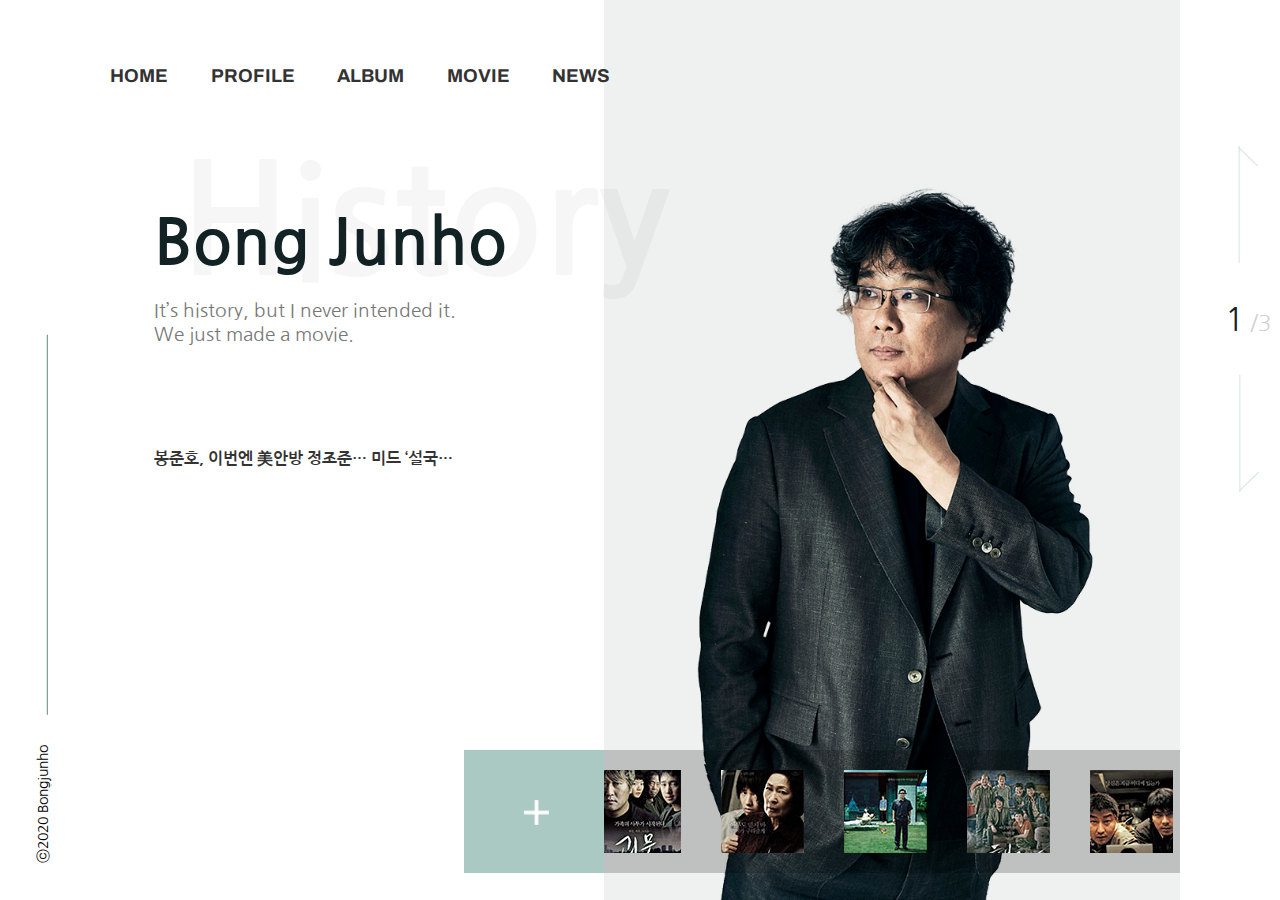
==== commit 82592d1c: "." ====
--- a/media/index.html
+++ b/media/index.html
@@ -5,7 +5,7 @@
     <meta name="viewport" content="width=device-width,initial-scale=1.0">
     <title>봉준호</title>
     <link type="text/css" href="css/style.css" rel="stylesheet">
-    <script type="text/javascript" src="js/index.js"></script>
+    <script src="js/index.js"></script>
 </head>
 <body>
     <div id="wrap">
@@ -50,7 +50,7 @@
                 <li><a href="#">“4관왕 감독은 계획이 다 있구나”…거장 봉준호, 다음 행보는?</a></li>
                 <li><a href="#">돌아온 봉준호의 첫 인사 "코로나 극복 중인 국민들께 박수"</a></li>
             </ul>
-            <a href="sub4.html"><img src="img/icon/plus2.png" alt=""></a>
+            <a href="sub4.html"><img src="img/icon/plus2.png" alt="뉴스더보기"></a>
         </div>
 
         <div class="visual_box">
@@ -63,26 +63,26 @@
             </div>
 
             <div class="indi">
-                <a href="#"><img class="up_arrow" src="img/icon/uparrow.png" alt=""></a>
+                <a href="#"><img class="up_arrow" src="img/icon/uparrow.png" alt="이전"></a>
                 <span><span class="number">1</span> /3</span>
-                <a href="#"><img class="down_arrow" src="img/icon/downarrow.png" alt=""></a>
+                <a href="#"><img class="down_arrow" src="img/icon/downarrow.png" alt="다음"></a>
             </div>
         </div>
         
         <div class="movie_list">
-            <a href="sub3.html"><img src="img/icon/plus.png" alt=""></a>
+            <a href="sub3.html"><img src="img/icon/plus.png" alt="영화더보기"></a>
             <div class="slide">
                 <ul>
-                    <li><img src="img/poster/mini/1.jpg" alt=""></li>
-                    <li><img src="img/poster/mini/2.jpg" alt=""></li>
-                    <li><img src="img/poster/mini/3.jpg" alt=""></li>
-                    <li><img src="img/poster/mini/4.jpg" alt=""></li>
-                    <li><img src="img/poster/mini/5.jpg" alt=""></li>
-                    <li><img src="img/poster/mini/6.jpg" alt=""></li>
-                    <li><img src="img/poster/mini/7.jpg" alt=""></li>
-                    <li><img src="img/poster/mini/8.jpg" alt=""></li>
-                    <li><img src="img/poster/mini/9.jpg" alt=""></li>
-                    <li><img src="img/poster/mini/10.jpg" alt=""></li>
+                    <li><img src="img/poster/mini/1.jpg" alt="괴물 포스터"></li>
+                    <li><img src="img/poster/mini/2.jpg" alt="마더 포스터"></li>
+                    <li><img src="img/poster/mini/3.jpg" alt="기생충 포스터"></li>
+                    <li><img src="img/poster/mini/4.jpg" alt="해무 포스터"></li>
+                    <li><img src="img/poster/mini/5.jpg" alt="살인의추억 포스터"></li>
+                    <li><img src="img/poster/mini/6.jpg" alt="옥자 포스터"></li>
+                    <li><img src="img/poster/mini/7.jpg" alt="설국열차 포스터"></li>
+                    <li><img src="img/poster/mini/8.jpg" alt="남극일기 포스터"></li>
+                    <li><img src="img/poster/mini/9.jpg" alt="플란다스의 개 포스터"></li>
+                    <li><img src="img/poster/mini/10.jpg" alt="도쿄! 포스터"></li>
                 </ul> 
             </div>
             
